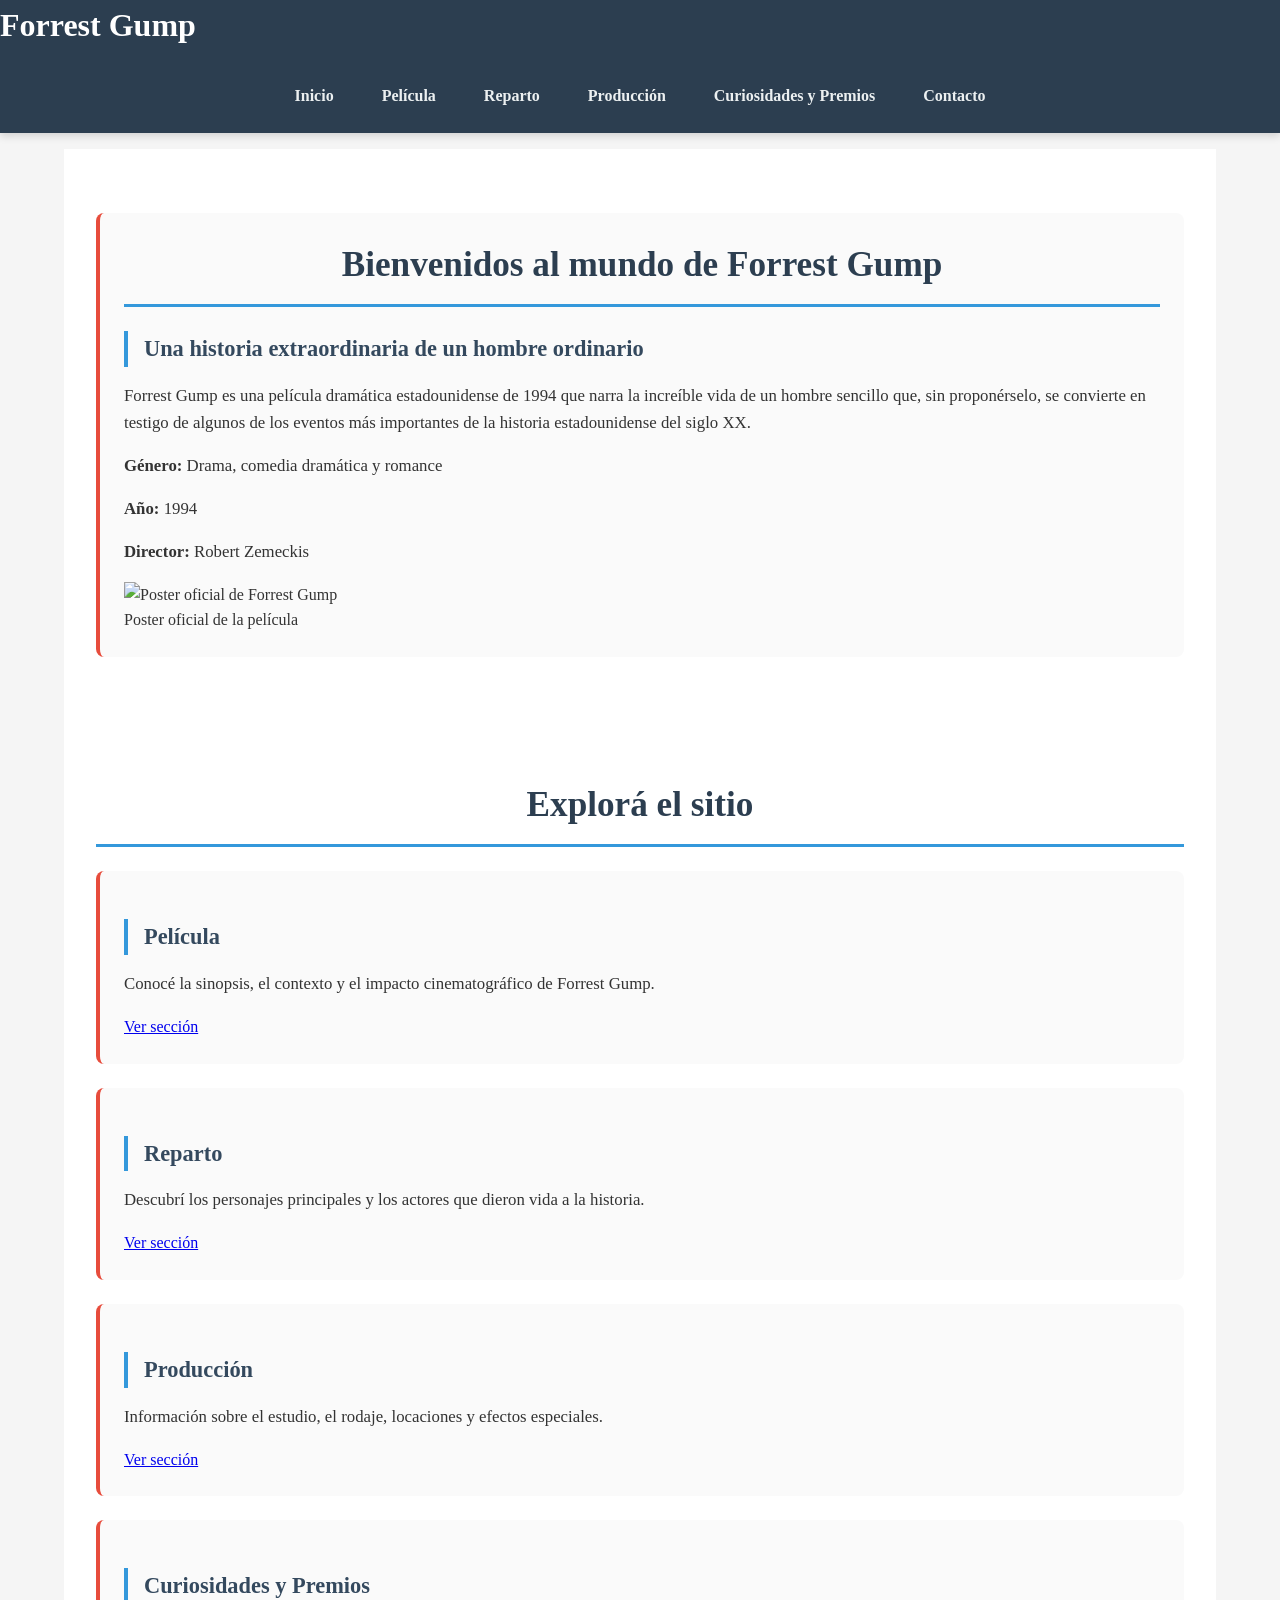
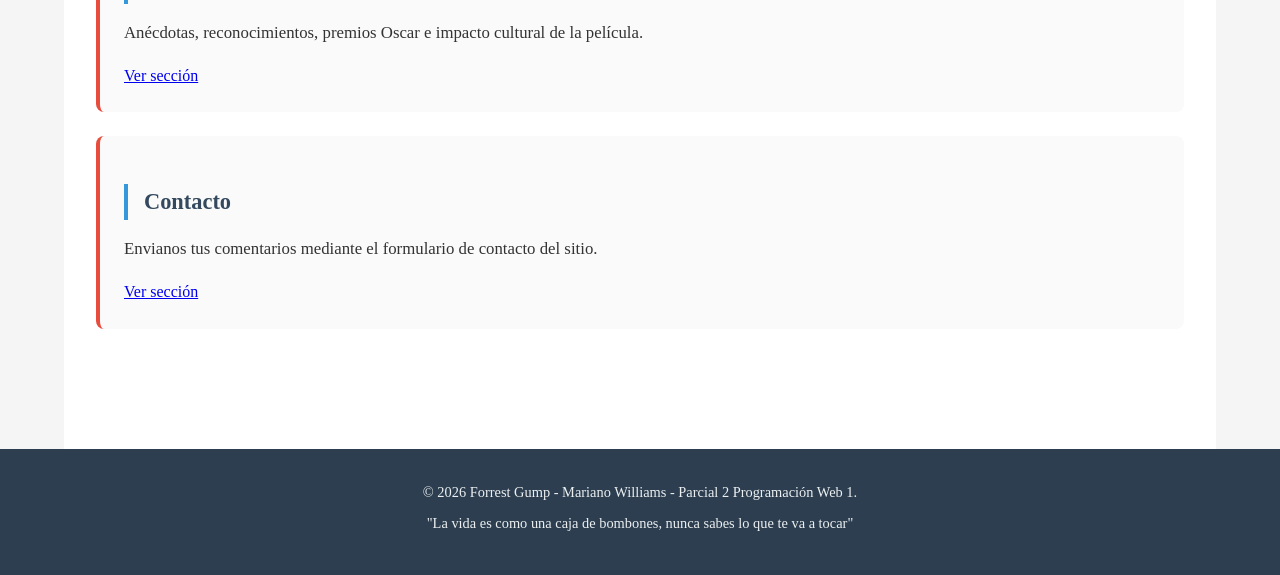
==== index.html @ 592f1cb0 "primer commint con la nueva estructura (con algo de contenido dentro porque estoy ampliando el proy " ====
<!DOCTYPE html>
<html lang="es">
<head>
    <meta charset="UTF-8">
    <meta name="viewport" content="width=device-width, initial-scale=1.0">
    <title>Forrest Gump - Inicio</title>
    <link rel="icon" type="image/png" href="media/imagenes/favicon.png">
    <link rel="stylesheet" href="css/styles.css">    
        

</head>
<body>
<header>
    <h1>Forrest Gump</h1>
    <nav class="menufijo">
        <ul>
            <li><a href="index.html">Inicio</a></li>
            <li><a href="pelicula.html">Película</a></li>
            <li><a href="reparto.html">Reparto</a></li>
            <li><a href="produccion.html">Producción</a></li>
            <li><a href="curiosidades.html">Curiosidades y Premios</a></li>
            <li><a href="contacto.html">Contacto</a></li>
        </ul>
    </nav>
</header>

<main>
    <section class="hero">
        <article>
            <div class="hero-texto">
                <h2>Bienvenidos al mundo de Forrest Gump</h2>
                <h3>Una historia extraordinaria de un hombre ordinario</h3>
                <p>
                    Forrest Gump es una película dramática estadounidense de 1994 que narra la increíble vida
                    de un hombre sencillo que, sin proponérselo, se convierte en testigo de algunos de los eventos
                    más importantes de la historia estadounidense del siglo XX.
                </p>
                <p><strong>Género:</strong> Drama, comedia dramática y romance</p>
                <p><strong>Año:</strong> 1994</p>
                <p><strong>Director:</strong> Robert Zemeckis</p>
            </div>
            <figure class="hero-imagen">
                <img src="imagenes/forrest-gump-poster.jpg" alt="Poster oficial de Forrest Gump">
                <figcaption>Poster oficial de la película</figcaption>
            </figure>
        </article>
    </section>

    <section class="accesos">
        <h2>Explorá el sitio</h2>
        <div class="tarjetas">
            <article>
                <h3>  Película</h3>
                <p>Conocé la sinopsis, el contexto y el impacto cinematográfico de Forrest Gump.</p>
                <a href="pelicula.html">Ver sección</a>
            </article>
            <article>
                <h3>Reparto</h3>
                <p>Descubrí los personajes principales y los actores que dieron vida a la historia.</p>
                <a href="reparto.html">Ver sección</a>
            </article>
            <article>
                <h3>Producción</h3>
                <p>Información sobre el estudio, el rodaje, locaciones y efectos especiales.</p>
                <a href="produccion.html">Ver sección</a>
            </article>
            <article>
                <h3>Curiosidades y Premios</h3>
                <p>Anécdotas, reconocimientos, premios Oscar e impacto cultural de la película.</p>
                <a href="curiosidades.html">Ver sección</a>
            </article>
            <article>
                <h3>Contacto</h3>
                <p>Envianos tus comentarios mediante el formulario de contacto del sitio.</p>
                <a href="contacto.html">Ver sección</a>
            </article>
        </div>
    </section>
</main>

<footer>
    <p>&copy; 2026 Forrest Gump - Mariano Williams - Parcial 2 Programación Web 1.</p>
    <p>"La vida es como una caja de bombones, nunca sabes lo que te va a tocar"</p>
</footer>

</body>
</html>
---- css/styles.css ----
/* Reset básico */
* {
    margin: 0;
    padding: 0;
    box-sizing: border-box;
}

/* Estilos generales */
body {
    font-family: Garamond, "Times New Roman", serif;
    line-height: 1.6;
    color: #333;
    background-color: #f5f5f5;
}

/* Header */
header {
    background-color: #2c3e50;
    color: white;
    box-shadow: 0 0.2rem 0.5rem rgba(0, 0, 0, 0.15);
}

.header-contenedor {
    width: min(90%, 75rem);
    margin: auto;
    padding: 1rem 0;
}

.logo {
    display: block;
    color: #ecf0f1;
    text-align: center;
    text-decoration: none;
    font-size: clamp(1.8rem, 4vw, 2.5rem);
    font-weight: bold;
    margin-bottom: 1rem;
}

/* Navegación */
nav {
    position: sticky;
    top: 0;
    z-index: 100;
    background-color: #2c3e50;
}

nav ul {
    display: flex;
    justify-content: center;
    gap: 1rem;
    list-style: none;
    padding: 1rem;
}

nav a {
    color: #ecf0f1;
    text-decoration: none;
    font-weight: bold;
    padding: 0.7rem 1rem;
    border-radius: 0.4rem;
    transition: background-color 0.3s, color 0.3s;
}

nav a:hover {
    background-color: #34495e;
    color: #3498db;
}

/* Contenido general */
main {
    width: min(90%, 75rem);
    margin: auto;
    padding: 2rem 0;
    background-color: white;
}

section {
    padding: 2rem;
    margin-bottom: 2rem;
}

section h2 {
    color: #2c3e50;
    font-size: clamp(1.6rem, 3vw, 2.2rem);
    text-align: center;
    margin-bottom: 1.5rem;
    border-bottom: 0.2rem solid #3498db;
    padding-bottom: 0.7rem;
}

section h3 {
    color: #34495e;
    font-size: 1.4rem;
    margin: 1.5rem 0 1rem;
    border-left: 0.3rem solid #3498db;
    padding-left: 1rem;
}

p {
    
    margin-bottom: 1rem;
    
    font-size: 1.05rem;
}

ul {
    margin: 1rem 0;
    
    padding-left: 2rem;
}

li {
    margin-bottom: 0.5rem;
}

/* Artículos */
article {
    margin-bottom: 1.5rem;
    padding: 1.5rem;
    background-color: #fafafa;
    border-left: 0.3rem solid #e74c3c;
    border-radius: 0.5rem;
}

/* Footer */
footer {
    background-color: #2c3e50;
    color: #ecf0f1;
    text-align: center;
    padding: 2rem;
}

footer p {
    font-size: 0.9rem;
    margin-bottom: 0.5rem;
}

/* Responsive simple */
@media screen and (max-width: 48rem) {
    nav ul {
        flex-direction: column;
        align-items: center;
    }

    section {
        padding: 1.2rem;
    }
}
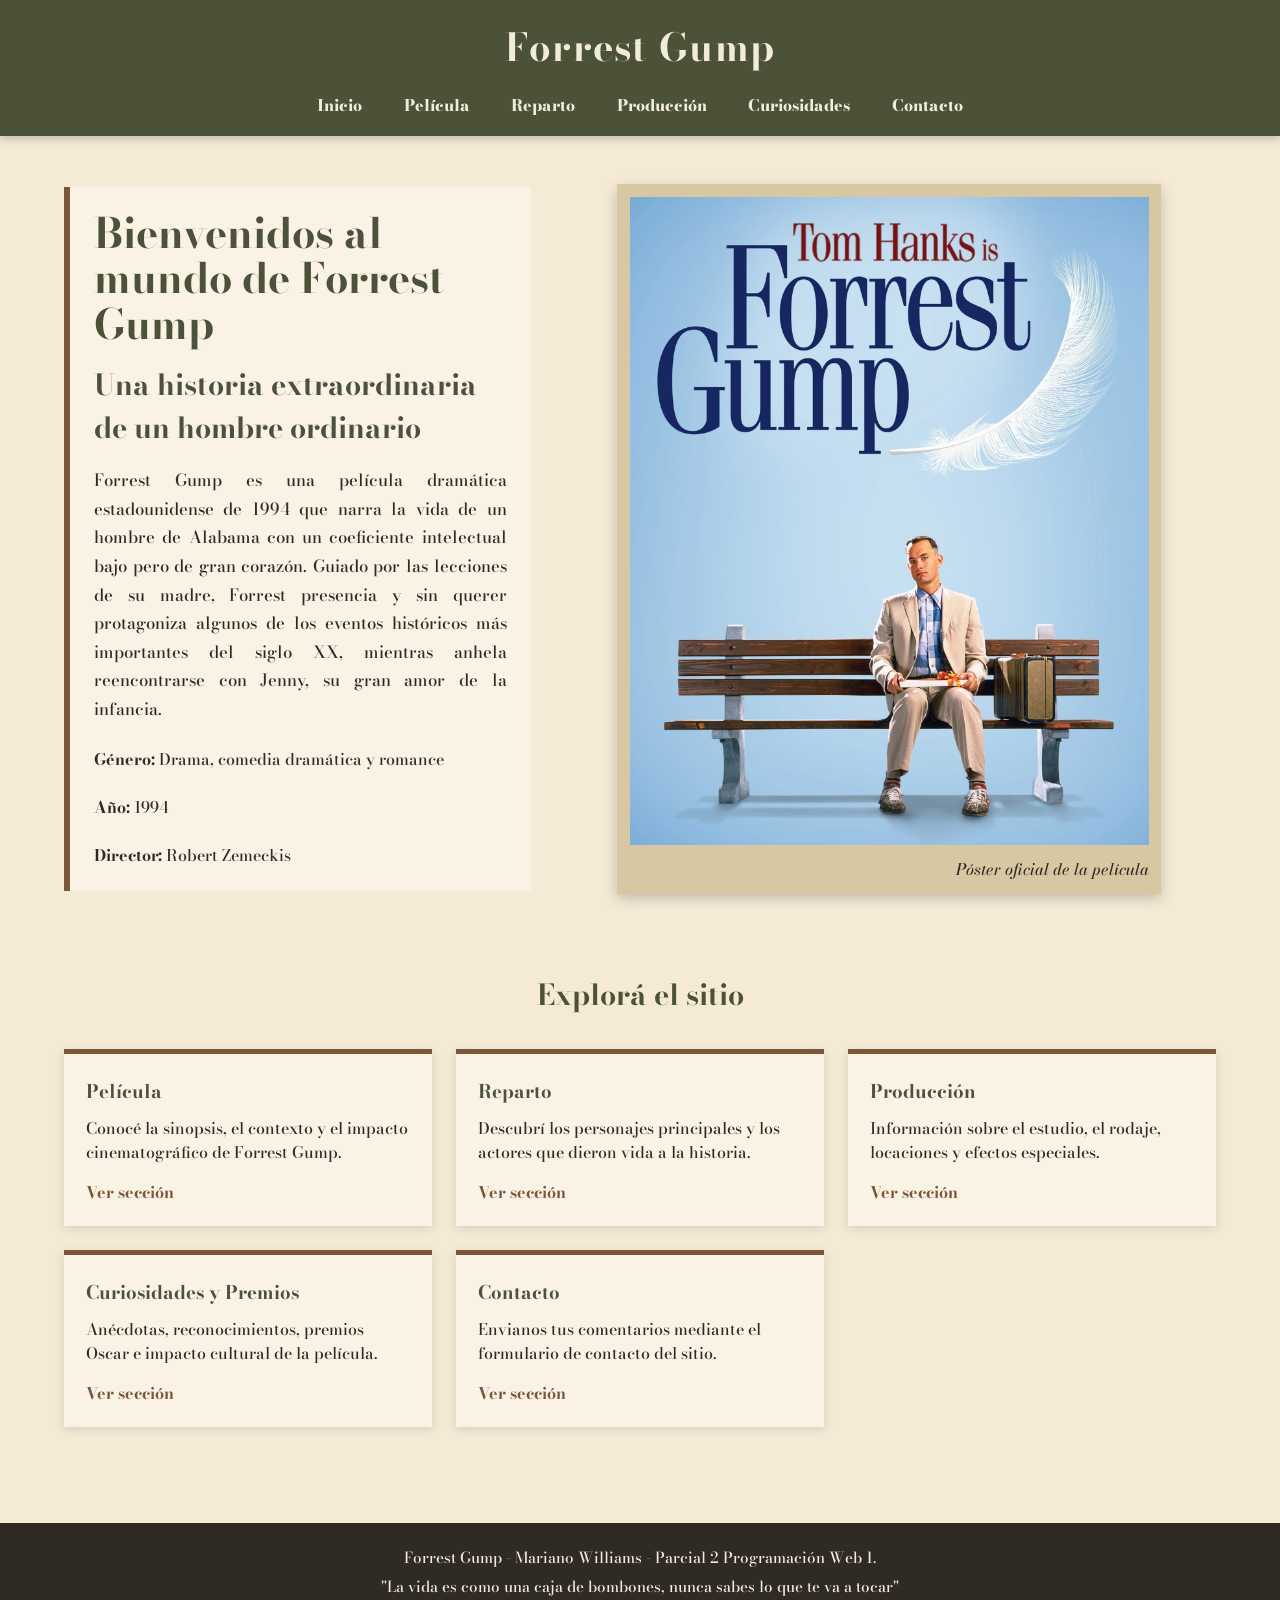
==== commit 0ccedd49: "Se completo el contenido y comportamiento de las paginas HOME, PELICULA,PRODICCION,REPARTO, faltan C" ====
--- a/index.html
+++ b/index.html
@@ -5,81 +5,101 @@
     <meta name="viewport" content="width=device-width, initial-scale=1.0">
     <title>Forrest Gump - Inicio</title>
     <link rel="icon" type="image/png" href="media/imagenes/favicon.png">
-    <link rel="stylesheet" href="css/styles.css">    
-        
+    <link rel="preconnect" href="https://fonts.googleapis.com">
+    <link rel="preconnect" href="https://fonts.gstatic.com" crossorigin>
+    <link href="https://fonts.googleapis.com/css2?family=Bodoni+Moda:opsz,wght@6..96,400;6..96,600;6..96,700;6..96,800&display=swap" rel="stylesheet">
+    <link rel="stylesheet" href="css/styles.css"> 
+    <link rel="stylesheet" href="css/home.css" >
+</head>
 
-</head>
 <body>
 <header>
-    <h1>Forrest Gump</h1>
-    <nav class="menufijo">
-        <ul>
-            <li><a href="index.html">Inicio</a></li>
-            <li><a href="pelicula.html">Película</a></li>
-            <li><a href="reparto.html">Reparto</a></li>
-            <li><a href="produccion.html">Producción</a></li>
-            <li><a href="curiosidades.html">Curiosidades y Premios</a></li>
-            <li><a href="contacto.html">Contacto</a></li>
-        </ul>
-    </nav>
+    <div class="header-contenedor">
+        <a href="index.html" class="nombre">Forrest Gump</a>
+        <input type="checkbox" id="menu-toggle" class="menu-toggle"> 
+                
+        <label for="menu-toggle" class="menu-boton">☰</label>
+        <!--queria mover el cosito de hamburguesa a la izquierda pero no me dio el tiempo, para el final arreglo esto y hago el menu hamburguesa mas coqueto, pero por ahora tenia que enfocarme en entregar a tiempo -->
+        <nav>
+            <ul>
+                <li><a href="index.html">Inicio</a></li>
+                <li><a href="pelicula.html">Película</a></li>
+                <li><a href="reparto.html">Reparto</a></li>
+                <li><a href="produccion.html">Producción</a></li>
+                <li><a href="curiosidades.html">Curiosidades</a></li>
+                <li><a href="contacto.html">Contacto</a></li>
+            </ul>
+        </nav>
+    </div>
 </header>
 
 <main>
-    <section class="hero">
-        <article>
-            <div class="hero-texto">
-                <h2>Bienvenidos al mundo de Forrest Gump</h2>
-                <h3>Una historia extraordinaria de un hombre ordinario</h3>
-                <p>
-                    Forrest Gump es una película dramática estadounidense de 1994 que narra la increíble vida
-                    de un hombre sencillo que, sin proponérselo, se convierte en testigo de algunos de los eventos
-                    más importantes de la historia estadounidense del siglo XX.
+    <section class="portada">
+        <div class="contenedor portada-contenido">
+            <article class="portada-texto">
+                <h1 class="tituloPrincipal">Bienvenidos al mundo de Forrest Gump</h1>
+
+                <h2 class="tituloSeccion">Una historia extraordinaria de un hombre ordinario</h2>
+
+                <p class="texto-largo textoJustificado">
+                    Forrest Gump es una película dramática estadounidense de 1994 que narra la vida de un hombre de Alabama
+                     con un coeficiente intelectual bajo pero de gran corazón. Guiado por las lecciones de su madre, 
+                     Forrest presencia y sin querer protagoniza algunos de los eventos históricos más importantes del siglo XX, 
+                     mientras anhela reencontrarse con Jenny, su gran amor de la infancia.
                 </p>
-                <p><strong>Género:</strong> Drama, comedia dramática y romance</p>
-                <p><strong>Año:</strong> 1994</p>
-                <p><strong>Director:</strong> Robert Zemeckis</p>
-            </div>
-            <figure class="hero-imagen">
-                <img src="imagenes/forrest-gump-poster.jpg" alt="Poster oficial de Forrest Gump">
-                <figcaption>Poster oficial de la película</figcaption>
+
+                <p><strong><br>Género:</strong> Drama, comedia dramática y romance</p>
+                <p><strong><br>Año:</strong> 1994</p>
+                <p><strong><br>Director:</strong> Robert Zemeckis</p>
+            </article>
+
+            <figure class="portada-imagen">
+                <img src="media/imagenes/forrest-gump-poster.jpg" alt="Póster oficial de Forrest Gump">
+                <figcaption>Póster oficial de la película</figcaption>
             </figure>
-        </article>
+        </div>
     </section>
 
     <section class="accesos">
-        <h2>Explorá el sitio</h2>
-        <div class="tarjetas">
-            <article>
-                <h3>  Película</h3>
-                <p>Conocé la sinopsis, el contexto y el impacto cinematográfico de Forrest Gump.</p>
-                <a href="pelicula.html">Ver sección</a>
-            </article>
-            <article>
-                <h3>Reparto</h3>
-                <p>Descubrí los personajes principales y los actores que dieron vida a la historia.</p>
-                <a href="reparto.html">Ver sección</a>
-            </article>
-            <article>
-                <h3>Producción</h3>
-                <p>Información sobre el estudio, el rodaje, locaciones y efectos especiales.</p>
-                <a href="produccion.html">Ver sección</a>
-            </article>
-            <article>
-                <h3>Curiosidades y Premios</h3>
-                <p>Anécdotas, reconocimientos, premios Oscar e impacto cultural de la película.</p>
-                <a href="curiosidades.html">Ver sección</a>
-            </article>
-            <article>
-                <h3>Contacto</h3>
-                <p>Envianos tus comentarios mediante el formulario de contacto del sitio.</p>
-                <a href="contacto.html">Ver sección</a>
-            </article>
+        <div class="contenedor">
+            <h2 class="tituloSeccion">Explorá el sitio</h2>
+
+            <div class="tarjetas">
+                <article>
+                    <h3>Película</h3>
+                    <p>Conocé la sinopsis, el contexto y el impacto cinematográfico de Forrest Gump.</p>
+                    <a href="pelicula.html">Ver sección</a>
+                </article>
+
+                <article>
+                    <h3>Reparto</h3>
+                    <p>Descubrí los personajes principales y los actores que dieron vida a la historia.</p>
+                    <a href="reparto.html">Ver sección</a>
+                </article>
+
+                <article>
+                    <h3>Producción</h3>
+                    <p>Información sobre el estudio, el rodaje, locaciones y efectos especiales.</p>
+                    <a href="produccion.html">Ver sección</a>
+                </article>
+
+                <article>
+                    <h3>Curiosidades y Premios</h3>
+                    <p>Anécdotas, reconocimientos, premios Oscar e impacto cultural de la película.</p>
+                    <a href="curiosidades.html">Ver sección</a>
+                </article>
+
+                <article>
+                    <h3>Contacto</h3>
+                    <p>Envianos tus comentarios mediante el formulario de contacto del sitio.</p>
+                    <a href="contacto.html">Ver sección</a>
+                </article>
+            </div>
         </div>
     </section>
 </main>
-
 <footer>
-    <p>&copy; 2026 Forrest Gump - Mariano Williams - Parcial 2 Programación Web 1.</p>
+    <p> Forrest Gump - Mariano Williams - Parcial 2 Programación Web 1.</p>
     <p>"La vida es como una caja de bombones, nunca sabes lo que te va a tocar"</p>
 </footer>
 
--- a/css/styles.css
+++ b/css/styles.css
@@ -1,148 +1,174 @@
-/* Reset básico */
+    /* Reset */
 * {
     margin: 0;
     padding: 0;
     box-sizing: border-box;
 }
 
-/* Estilos generales */
+    /* Estilo general de letra y color */
 body {
-    font-family: Garamond, "Times New Roman", serif;
-    line-height: 1.6;
-    color: #333;
-    background-color: #f5f5f5;
+    font-family: "Bodoni Moda";
+    font-weight: 500;
+    line-height: 1.5;
+    color: #2f2b24;
+    background-color: #f5ead6;
+    min-height: 100vh;
+    display: flex;
+    flex-direction: column;
+}
+main {
+    flex: 1; /*esto lo resolvi con ayuda de chat, te soy sincero, el footer me quedaba levantado y no entendia por que, entonces encontre que poner "min-height 100vh y flex:1 lo resolvia. probablemente fue una clase que no estuve o no estaba al 100%. Perdon*/
 }
 
-/* Header */
-header {
-    background-color: #2c3e50;
-    color: white;
-    box-shadow: 0 0.2rem 0.5rem rgba(0, 0, 0, 0.15);
+    /* Imágenes flexibles */
+img {
+    max-width: 100%; /* wacho, arreglate al container , a modificar despues en partes espeficicas */
+    height: auto; /*que mantenga las proporciones que trae, no me importa manejar tan fino el alto por ahora, ya me va a doler cuando haya que hacerlo responsive */
+}
+    /* Enlaces  */
+a {
+    color: #7a5738;
+    text-decoration: none;
+}
+a:hover {
+    color: #c65a4a;
+    text-decoration: underline;
 }
 
-.header-contenedor {
-    width: min(90%, 75rem);
-    margin: auto;
-    padding: 1rem 0;
+
+.contenedor {
+    width: 90%;
+    max-width: 75rem;
+    margin: 0 auto;
 }
-
-.logo {
-    display: block;
-    color: #ecf0f1;
-    text-align: center;
-    text-decoration: none;
-    font-size: clamp(1.8rem, 4vw, 2.5rem);
-    font-weight: bold;
+.texto-largo {
+    font-size: 1.05rem;
+    line-height: 1.7;
+}
+.textoJustificado {
+    text-align: justify;
+}
+.tituloPrincipal {
+    font-size: 2.6rem;
+    color: #4b5238;
+    line-height: 1.1;
+    margin-bottom: 1rem;
+}
+.tituloSeccion {
+    font-size: 1.8rem;
+    color: #4b5238;
     margin-bottom: 1rem;
 }
 
-/* Navegación */
-nav {
-    position: sticky;
-    top: 0;
-    z-index: 100;
-    background-color: #2c3e50;
+   /* Header */
+header {
+    background-color: #4b5238;
+    color: #f2eadc;
+    box-shadow: 0 0.2rem 0.5rem rgba(47, 43, 36, 0.25);
+}
+.header-contenedor {
+    width: 90%;
+    max-width: 75rem;
+    margin: 0 auto;
+    padding: 1.2rem 0;
+}
+.nombre {
+    display: block;
+    color: #f2eadc;
+    text-align: center;
+    text-decoration: none;
+    font-size: 2.4rem;
+    font-weight: bold;
+    letter-spacing: 0.08rem;
+    margin-bottom: 1rem;
+}
+.nombre:hover {
+    color: #d8c7a3;
+    text-decoration: none;
+}
+/*  menú hamburguesa " fantasma " */
+.menu-toggle {
+    display: none;
 }
 
+/* Botón hamburguesa escondido*/
+.menu-boton {
+    display: none;
+    color: #f2eadc;
+    font-size: 2rem;
+    text-align: center;
+    cursor: pointer;
+    padding: 0.4rem;
+}
+
+
+/* Navegación... Me rendí con lo de separar el header en 2 que te habia consultado, por varias razones, 
+1, no lo logré hacer solo, pregunte a la IA y me dio una opcion pero no me pude tomar el tiempo de desglosarlo, entenderlo y poder aplicarlo, entonces me rendi nomas, 
+2, el tema de tiempo tiene que ver con que el sabado me desayuné un mail de que me echaron, **no estoy farmeando lastima** , solo comentandote que estoy en modo
+tirar CV a 3 manos, asi que no pude dedicarme TODO el finde a dejar esto hermoso como habría querido, igual si querés tenerme lástima no la voy a rechazar JAJAJAJ. */
 nav ul {
     display: flex;
     justify-content: center;
     gap: 1rem;
     list-style: none;
-    padding: 1rem;
 }
-
 nav a {
-    color: #ecf0f1;
-    text-decoration: none;
-    font-weight: bold;
-    padding: 0.7rem 1rem;
+    color: #f2eadc;
+    font-size: 1rem;
+    font-family: "Bodoni Moda", Georgia, serif;
+    font-weight: 800;
+    padding: 0.5rem 0.8rem; 
     border-radius: 0.4rem;
     transition: background-color 0.3s, color 0.3s;
 }
+nav a:hover {
+    background-color: #7a5738;
+    color: #f2eadc;
+    text-decoration: underline;
+}
+/* Header "responsive" con menú hamburguesa, no es gran cosa pero me molestaba MUCHO  que queden uno arriba del otro y ocupen media pantalla al hacer un poco de zoom.
+ya aplicaré esto al resto del sitio, por ahora es lo que hay */
+@media screen and (max-width: 48rem) {
+    .nombre{
+        font-size: 2rem;
+        margin-bottom: 0.5rem;
+    }
 
-nav a:hover {
-    background-color: #34495e;
-    color: #3498db;
-}
+    .menu-boton {
+        display: block;
+    }
 
-/* Contenido general */
-main {
-    width: min(90%, 75rem);
-    margin: auto;
-    padding: 2rem 0;
-    background-color: white;
-}
+    nav {
+        display: none;
+    }
 
-section {
-    padding: 2rem;
-    margin-bottom: 2rem;
-}
+    .menu-toggle:checked + .menu-boton + nav {
+        display: block;
+    }
 
-section h2 {
-    color: #2c3e50;
-    font-size: clamp(1.6rem, 3vw, 2.2rem);
-    text-align: center;
-    margin-bottom: 1.5rem;
-    border-bottom: 0.2rem solid #3498db;
-    padding-bottom: 0.7rem;
-}
+    nav ul {
+        flex-direction: column;
+        align-items: center;
+        gap: 0.5rem;
+        margin-top: 0.8rem;
+    }
 
-section h3 {
-    color: #34495e;
-    font-size: 1.4rem;
-    margin: 1.5rem 0 1rem;
-    border-left: 0.3rem solid #3498db;
-    padding-left: 1rem;
-}
-
-p {
-    
-    margin-bottom: 1rem;
-    
-    font-size: 1.05rem;
-}
-
-ul {
-    margin: 1rem 0;
-    
-    padding-left: 2rem;
-}
-
-li {
-    margin-bottom: 0.5rem;
-}
-
-/* Artículos */
-article {
-    margin-bottom: 1.5rem;
-    padding: 1.5rem;
-    background-color: #fafafa;
-    border-left: 0.3rem solid #e74c3c;
-    border-radius: 0.5rem;
+    nav a {
+        display: block;
+        padding: 0.6rem 1rem;
+    }
 }
 
 /* Footer */
 footer {
-    background-color: #2c3e50;
-    color: #ecf0f1;
+    background-color: #2f2b24;
+    color: #f2eadc;
+    margin-top: 3rem;
+    padding: 1.5rem 0;
     text-align: center;
-    padding: 2rem;
 }
 
 footer p {
-    font-size: 0.9rem;
-    margin-bottom: 0.5rem;
-}
-
-/* Responsive simple */
-@media screen and (max-width: 48rem) {
-    nav ul {
-        flex-direction: column;
-        align-items: center;
-    }
-
-    section {
-        padding: 1.2rem;
-    }
+    font-size: 0.95rem;
+    margin-bottom: 0.4rem;
 }
--- a/css/home.css
+++ b/css/home.css
@@ -0,0 +1,98 @@
+/* Portada de inicio */
+.portada {
+    padding: 3rem 0;
+}
+
+.portada-contenido {
+    display: grid;
+    grid-template-columns: 1fr 1.4fr;
+    gap: 2rem;
+    align-items: center;
+}
+
+.portada-imagen {
+    background-color: #d8c7a3;
+    padding: 0.8rem;
+    box-shadow: 0 0.3rem 0.8rem #2f2b2440;
+    max-width: 34rem;
+    justify-self: center;
+}
+
+.portada-texto {
+    background-color: rgba(255, 255, 255, 0.35);
+    padding: 1.5rem;
+    border-left: 0.4rem solid #7a5738;
+}
+
+.portada-imagen figcaption {
+    text-align: right;
+    font-style: italic;
+    font-size: 1rem;
+    margin-top: 0.4rem;
+    
+}
+/* secciones en modo tarjetas. EEEEEEE, mirá como uso la GRID PAPAAAA. jajaja Para algo al menos, no me da para hacer asi el resto del sitio. Pero me gustó dividir asi las cosas cuando vimos el tema en diseño y como nos enseñaste a usar GRID queria usarlo para algo */
+.accesos {
+    padding: 2rem 0 3rem;
+}
+
+.accesos h2 {
+    text-align: center;
+    margin-bottom: 2rem;
+}
+
+.tarjetas {
+    display: grid;
+    grid-template-columns: repeat(3, 1fr);
+    gap: 1.5rem;
+}
+
+.tarjetas article {
+    background-color: rgba(255, 255, 255, 0.35);
+    padding: 1.4rem;
+    border-top: 0.35rem solid #7a5738;
+    box-shadow: 0 0.2rem 0.6rem #2f2b2426;
+    transition: transform 0.3s, box-shadow 0.3s;
+}
+
+.tarjetas article:hover { /*si, ya se, es el efecto de hover más básico que hay, pero quedó lindo */
+    transform: translateY(-0.3rem);
+    box-shadow: 0 0.4rem 0.9rem #2f2b2440;
+}
+
+.tarjetas h3 {
+    color: #4b5238;
+    margin-bottom: 0.7rem;
+}
+
+.tarjetas p {
+    margin-bottom: 1rem;
+}
+
+.tarjetas a {
+    font-weight: bold;
+}
+
+/* Responsive del home, Y LISTO, el resto va sin, desde ya aviso y el que avisa no traiciona :P */
+@media screen and (max-width: 48rem) {
+    .portada {
+        padding: 2rem 0;
+    }
+
+    .portada-contenido {
+        grid-template-columns: 1fr;
+    }
+
+    .portada-texto {
+        order: 2;
+    }
+
+    .portada-imagen {
+        order: 1;
+        max-width: 28rem;
+    }
+
+    .tarjetas {
+        grid-template-columns: 1fr;
+    }
+}
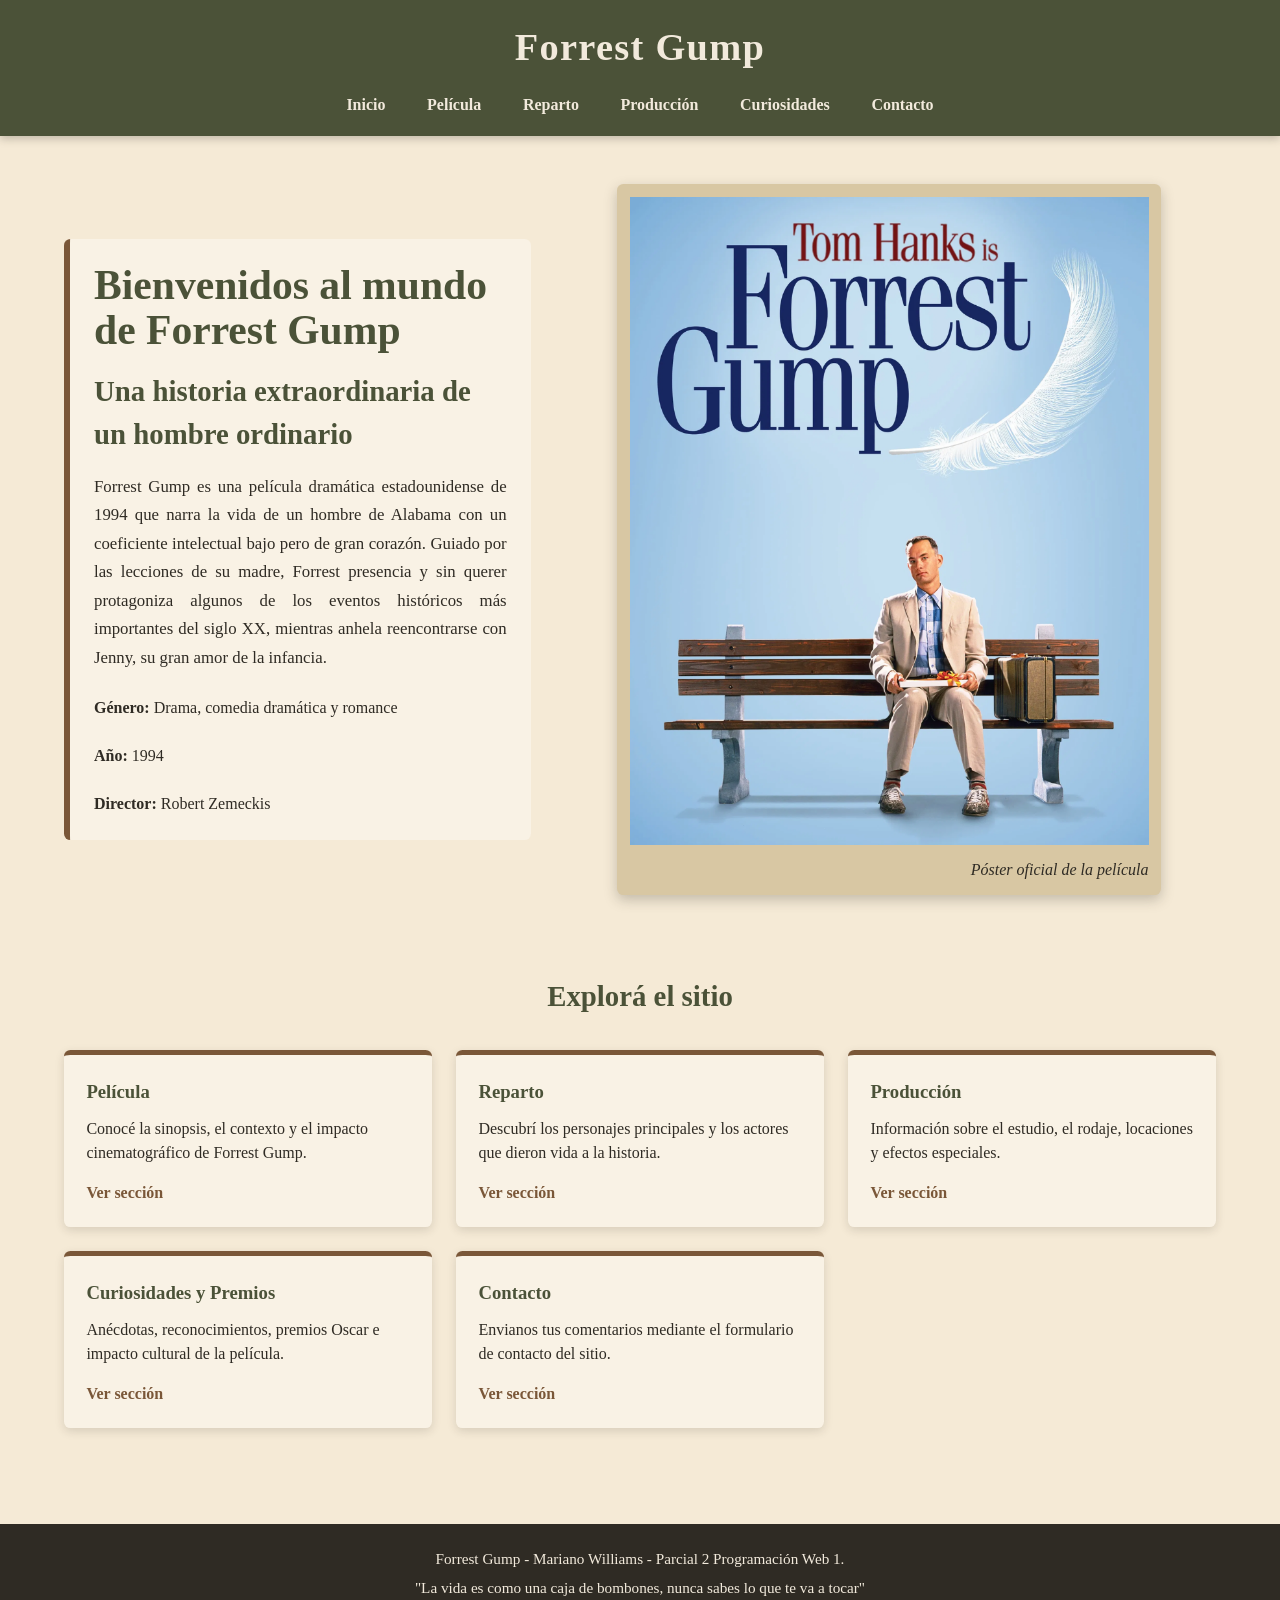
==== commit 81c8587c: "cambio de fuente por Libre Baskerville" ====
--- a/index.html
+++ b/index.html
@@ -7,7 +7,7 @@
     <link rel="icon" type="image/png" href="media/imagenes/favicon.png">
     <link rel="preconnect" href="https://fonts.googleapis.com">
     <link rel="preconnect" href="https://fonts.gstatic.com" crossorigin>
-    <link href="https://fonts.googleapis.com/css2?family=Bodoni+Moda:opsz,wght@6..96,400;6..96,600;6..96,700;6..96,800&display=swap" rel="stylesheet">
+    <link href="https://fonts.googleapis.com/css2?family=Libre+Baskerville:ital,wght@0,400;0,700;1,400&display=swap" rel="stylesheet">
     <link rel="stylesheet" href="css/styles.css"> 
     <link rel="stylesheet" href="css/home.css" >
 </head>
--- a/css/home.css
+++ b/css/home.css
@@ -1,6 +1,7 @@
 /* Portada de inicio */
 .portada {
     padding: 3rem 0;
+    
 }
 
 .portada-contenido {
@@ -8,6 +9,7 @@
     grid-template-columns: 1fr 1.4fr;
     gap: 2rem;
     align-items: center;
+    border-radius: 0.4rem;
 }
 
 .portada-imagen {
@@ -16,12 +18,14 @@
     box-shadow: 0 0.3rem 0.8rem #2f2b2440;
     max-width: 34rem;
     justify-self: center;
+    border-radius: 0.4rem;
 }
 
 .portada-texto {
     background-color: rgba(255, 255, 255, 0.35);
     padding: 1.5rem;
     border-left: 0.4rem solid #7a5738;
+    border-radius: 0.4rem;
 }
 
 .portada-imagen figcaption {
@@ -45,6 +49,7 @@
     display: grid;
     grid-template-columns: repeat(3, 1fr);
     gap: 1.5rem;
+    
 }
 
 .tarjetas article {
@@ -53,6 +58,7 @@
     border-top: 0.35rem solid #7a5738;
     box-shadow: 0 0.2rem 0.6rem #2f2b2426;
     transition: transform 0.3s, box-shadow 0.3s;
+    border-radius: 0.4rem;
 }
 
 .tarjetas article:hover { /*si, ya se, es el efecto de hover más básico que hay, pero quedó lindo */
@@ -90,6 +96,7 @@
     .portada-imagen {
         order: 1;
         max-width: 28rem;
+        border-radius: 0.4rem;
     }
 
     .tarjetas {
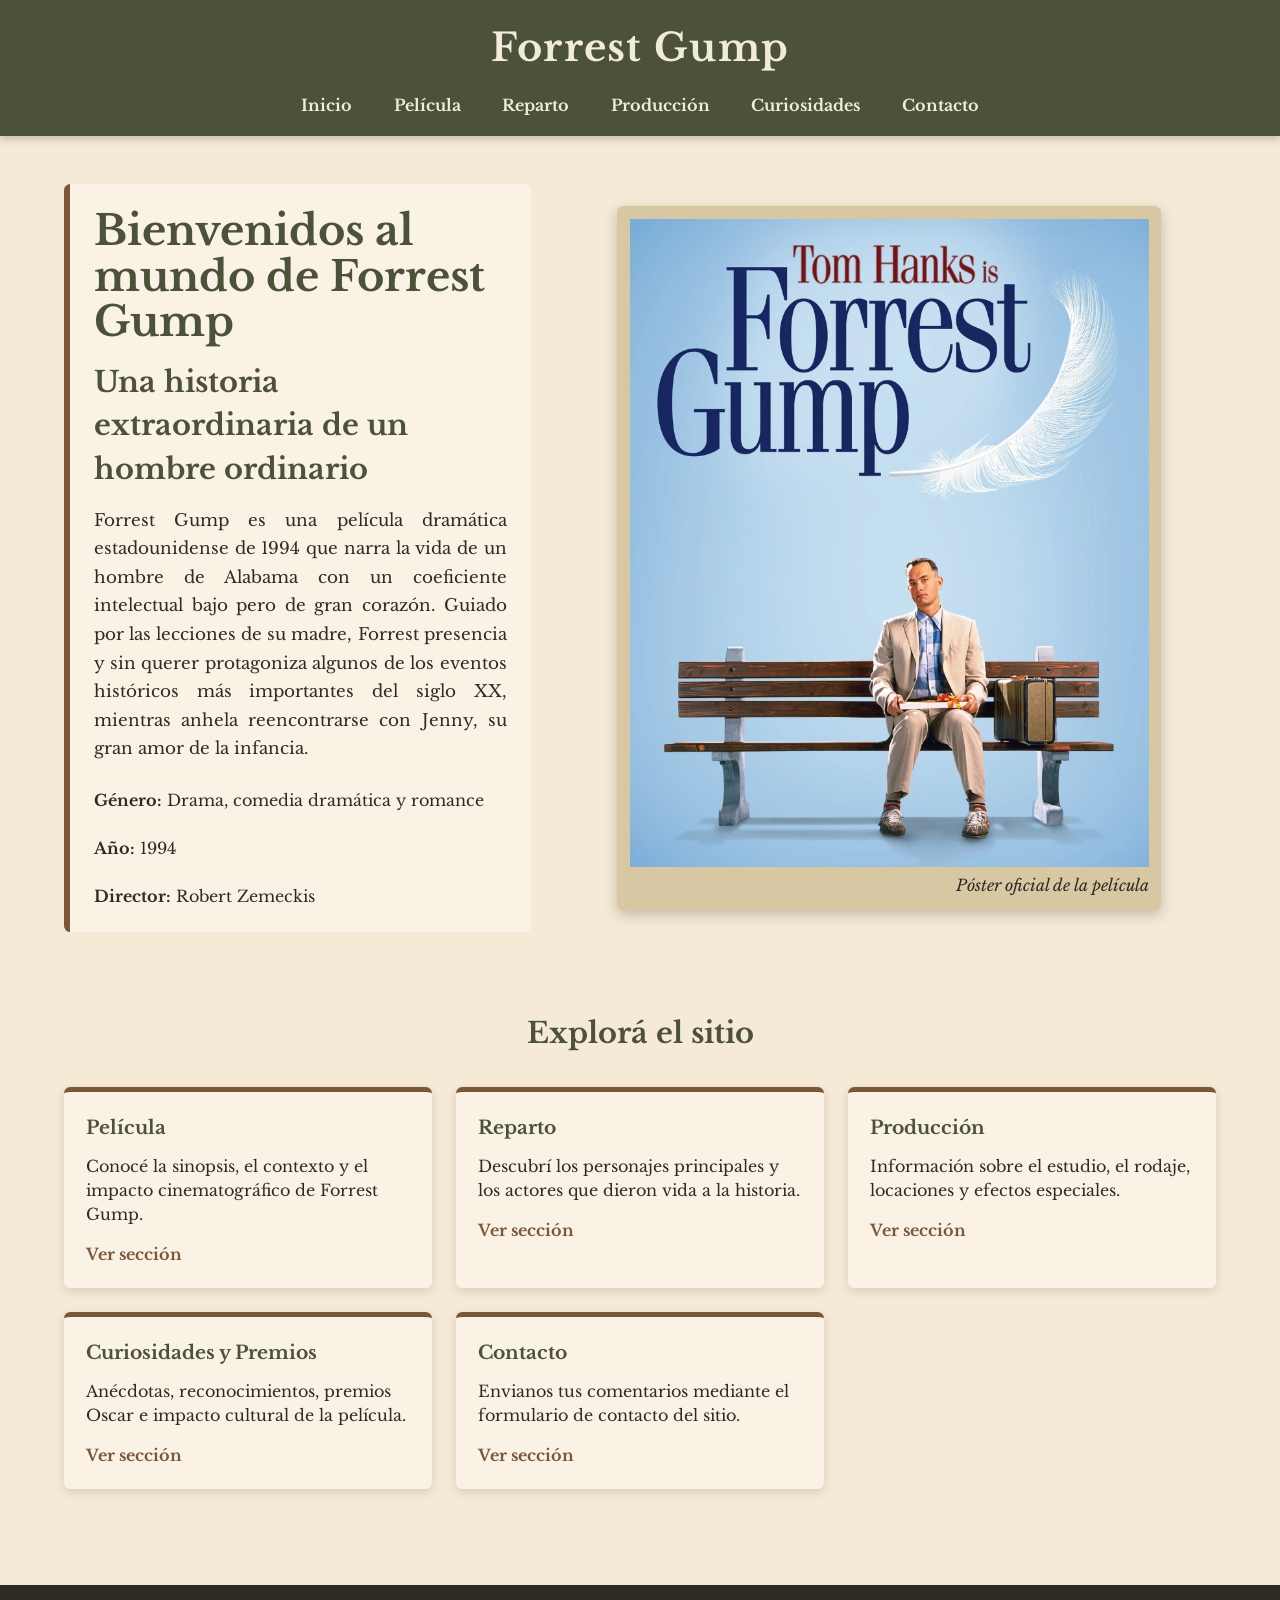
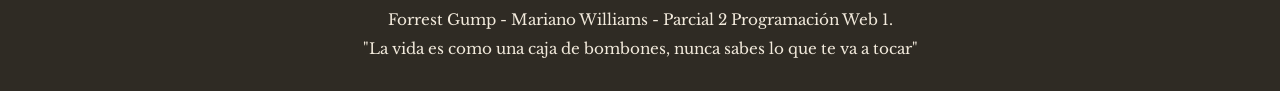
==== commit 3113e689: "completado el proyecto, subido como zip a la entrega digital :salute: Y VAMOS ARGENTINA CARAJO, A GA" ====
--- a/index.html
+++ b/index.html
@@ -1,5 +1,6 @@
 <!DOCTYPE html>
 <html lang="es">
+
 <head>
     <meta charset="UTF-8">
     <meta name="viewport" content="width=device-width, initial-scale=1.0">
@@ -7,101 +8,105 @@
     <link rel="icon" type="image/png" href="media/imagenes/favicon.png">
     <link rel="preconnect" href="https://fonts.googleapis.com">
     <link rel="preconnect" href="https://fonts.gstatic.com" crossorigin>
-    <link href="https://fonts.googleapis.com/css2?family=Libre+Baskerville:ital,wght@0,400;0,700;1,400&display=swap" rel="stylesheet">
-    <link rel="stylesheet" href="css/styles.css"> 
-    <link rel="stylesheet" href="css/home.css" >
+    <link href="https://fonts.googleapis.com/css2?family=Libre+Baskerville:ital,wght@0,400;0,700;1,400&display=swap"
+        rel="stylesheet">
+    <link rel="stylesheet" href="css/styles.css">
+    <link rel="stylesheet" href="css/home.css">
 </head>
 
 <body>
-<header>
-    <div class="header-contenedor">
-        <a href="index.html" class="nombre">Forrest Gump</a>
-        <input type="checkbox" id="menu-toggle" class="menu-toggle"> 
-                
-        <label for="menu-toggle" class="menu-boton">☰</label>
-        <!--queria mover el cosito de hamburguesa a la izquierda pero no me dio el tiempo, para el final arreglo esto y hago el menu hamburguesa mas coqueto, pero por ahora tenia que enfocarme en entregar a tiempo -->
-        <nav>
-            <ul>
-                <li><a href="index.html">Inicio</a></li>
-                <li><a href="pelicula.html">Película</a></li>
-                <li><a href="reparto.html">Reparto</a></li>
-                <li><a href="produccion.html">Producción</a></li>
-                <li><a href="curiosidades.html">Curiosidades</a></li>
-                <li><a href="contacto.html">Contacto</a></li>
-            </ul>
-        </nav>
-    </div>
-</header>
+    <header>
+        <div class="header-contenedor">
+            <a href="index.html" class="nombre">Forrest Gump</a>
+            <input type="checkbox" id="menu-toggle" class="menu-toggle">
 
-<main>
-    <section class="portada">
-        <div class="contenedor portada-contenido">
-            <article class="portada-texto">
-                <h1 class="tituloPrincipal">Bienvenidos al mundo de Forrest Gump</h1>
+            <label for="menu-toggle" class="menu-boton">☰</label>
+            <!--queria mover el cosito de hamburguesa a la izquierda pero no me dio el tiempo, para el final arreglo esto y hago el menu hamburguesa mas coqueto, pero por ahora tenia que enfocarme en entregar a tiempo -->
+            <nav>
+                <ul>
+                    <li><a href="index.html">Inicio</a></li>
+                    <li><a href="pelicula.html">Película</a></li>
+                    <li><a href="reparto.html">Reparto</a></li>
+                    <li><a href="produccion.html">Producción</a></li>
+                    <li><a href="curiosidades.html">Curiosidades</a></li>
+                    <li><a href="contacto.html">Contacto</a></li>
+                </ul>
+            </nav>
+        </div>
+    </header>
 
-                <h2 class="tituloSeccion">Una historia extraordinaria de un hombre ordinario</h2>
+    <main>
+        <section class="portada">
+            <div class="contenedor portada-contenido">
+                <article class="portada-texto">
+                    <h1 class="tituloPrincipal">Bienvenidos al mundo de Forrest Gump</h1>
 
-                <p class="texto-largo textoJustificado">
-                    Forrest Gump es una película dramática estadounidense de 1994 que narra la vida de un hombre de Alabama
-                     con un coeficiente intelectual bajo pero de gran corazón. Guiado por las lecciones de su madre, 
-                     Forrest presencia y sin querer protagoniza algunos de los eventos históricos más importantes del siglo XX, 
-                     mientras anhela reencontrarse con Jenny, su gran amor de la infancia.
-                </p>
+                    <h2 class="tituloSeccion">Una historia extraordinaria de un hombre ordinario</h2>
 
-                <p><strong><br>Género:</strong> Drama, comedia dramática y romance</p>
-                <p><strong><br>Año:</strong> 1994</p>
-                <p><strong><br>Director:</strong> Robert Zemeckis</p>
-            </article>
+                    <p class="texto-largo textoJustificado">
+                        Forrest Gump es una película dramática estadounidense de 1994 que narra la vida de un hombre de
+                        Alabama
+                        con un coeficiente intelectual bajo pero de gran corazón. Guiado por las lecciones de su madre,
+                        Forrest presencia y sin querer protagoniza algunos de los eventos históricos más importantes del
+                        siglo XX,
+                        mientras anhela reencontrarse con Jenny, su gran amor de la infancia.
+                    </p>
 
-            <figure class="portada-imagen">
-                <img src="media/imagenes/forrest-gump-poster.jpg" alt="Póster oficial de Forrest Gump">
-                <figcaption>Póster oficial de la película</figcaption>
-            </figure>
-        </div>
-    </section>
-
-    <section class="accesos">
-        <div class="contenedor">
-            <h2 class="tituloSeccion">Explorá el sitio</h2>
-
-            <div class="tarjetas">
-                <article>
-                    <h3>Película</h3>
-                    <p>Conocé la sinopsis, el contexto y el impacto cinematográfico de Forrest Gump.</p>
-                    <a href="pelicula.html">Ver sección</a>
+                    <p><strong><br>Género:</strong> Drama, comedia dramática y romance</p>
+                    <p><strong><br>Año:</strong> 1994</p>
+                    <p><strong><br>Director:</strong> Robert Zemeckis</p>
                 </article>
 
-                <article>
-                    <h3>Reparto</h3>
-                    <p>Descubrí los personajes principales y los actores que dieron vida a la historia.</p>
-                    <a href="reparto.html">Ver sección</a>
-                </article>
+                <figure class="portada-imagen">
+                    <img src="media/imagenes/forrest-gump-poster.jpg" alt="Póster oficial de Forrest Gump">
+                    <figcaption>Póster oficial de la película</figcaption>
+                </figure>
+            </div>
+        </section>
 
-                <article>
-                    <h3>Producción</h3>
-                    <p>Información sobre el estudio, el rodaje, locaciones y efectos especiales.</p>
-                    <a href="produccion.html">Ver sección</a>
-                </article>
+        <section class="accesos">
+            <div class="contenedor">
+                <h2 class="tituloSeccion">Explorá el sitio</h2>
 
-                <article>
-                    <h3>Curiosidades y Premios</h3>
-                    <p>Anécdotas, reconocimientos, premios Oscar e impacto cultural de la película.</p>
-                    <a href="curiosidades.html">Ver sección</a>
-                </article>
+                <div class="tarjetas">
+                    <article>
+                        <h3>Película</h3>
+                        <p>Conocé la sinopsis, el contexto y el impacto cinematográfico de Forrest Gump.</p>
+                        <a href="pelicula.html">Ver sección</a>
+                    </article>
 
-                <article>
-                    <h3>Contacto</h3>
-                    <p>Envianos tus comentarios mediante el formulario de contacto del sitio.</p>
-                    <a href="contacto.html">Ver sección</a>
-                </article>
+                    <article>
+                        <h3>Reparto</h3>
+                        <p>Descubrí los personajes principales y los actores que dieron vida a la historia.</p>
+                        <a href="reparto.html">Ver sección</a>
+                    </article>
+
+                    <article>
+                        <h3>Producción</h3>
+                        <p>Información sobre el estudio, el rodaje, locaciones y efectos especiales.</p>
+                        <a href="produccion.html">Ver sección</a>
+                    </article>
+
+                    <article>
+                        <h3>Curiosidades y Premios</h3>
+                        <p>Anécdotas, reconocimientos, premios Oscar e impacto cultural de la película.</p>
+                        <a href="curiosidades.html">Ver sección</a>
+                    </article>
+
+                    <article>
+                        <h3>Contacto</h3>
+                        <p>Envianos tus comentarios mediante el formulario de contacto del sitio.</p>
+                        <a href="contacto.html">Ver sección</a>
+                    </article>
+                </div>
             </div>
-        </div>
-    </section>
-</main>
-<footer>
-    <p> Forrest Gump - Mariano Williams - Parcial 2 Programación Web 1.</p>
-    <p>"La vida es como una caja de bombones, nunca sabes lo que te va a tocar"</p>
-</footer>
+        </section>
+    </main>
+    <footer>
+        <p> Forrest Gump - Mariano Williams - Parcial 2 Programación Web 1.</p>
+        <p>"La vida es como una caja de bombones, nunca sabes lo que te va a tocar"</p>
+    </footer>
 
 </body>
+
 </html>
--- a/css/styles.css
+++ b/css/styles.css
@@ -1,133 +1,248 @@
     /* Reset */
-* {
-    margin: 0;
-    padding: 0;
-    box-sizing: border-box;
-}
+    * {
+        margin: 0;
+        padding: 0;
+        box-sizing: border-box;
+    }
 
     /* Estilo general de letra y color */
-body {
-    font-family: "Bodoni Moda";
-    font-weight: 500;
-    line-height: 1.5;
-    color: #2f2b24;
-    background-color: #f5ead6;
-    min-height: 100vh;
-    display: flex;
-    flex-direction: column;
-}
-main {
-    flex: 1; /*esto lo resolvi con ayuda de chat, te soy sincero, el footer me quedaba levantado y no entendia por que, entonces encontre que poner "min-height 100vh y flex:1 lo resolvia. probablemente fue una clase que no estuve o no estaba al 100%. Perdon*/
-}
+    body {
+        font-family: "Libre Baskerville", Georgia, serif;
+        font-weight: 400;
+        line-height: 1.5;
+        color: #2f2b24;
+        background-color: #f5ead6;
+        min-height: 100vh;
+        display: flex;
+        flex-direction: column;
+    }
+
+    main {
+        flex: 1;
+        /*esto lo resolvi con ayuda de chat, te soy sincero, el footer me quedaba levantado y no entendia por que, entonces encontre que poner "min-height 100vh y flex:1 lo resolvia. probablemente fue una clase que no estuve o no estaba al 100%. Perdon*/
+    }
 
     /* Imágenes flexibles */
-img {
-    max-width: 100%; /* wacho, arreglate al container , a modificar despues en partes espeficicas */
-    height: auto; /*que mantenga las proporciones que trae, no me importa manejar tan fino el alto por ahora, ya me va a doler cuando haya que hacerlo responsive */
-}
+    img {
+        max-width: 100%;
+        /* wacho, arreglate al container , a modificar despues en partes espeficicas */
+        height: auto;
+        /*que mantenga las proporciones que trae, no me importa manejar tan fino el alto por ahora, ya me va a doler cuando haya que hacerlo responsive */
+    }
+
     /* Enlaces  */
-a {
-    color: #7a5738;
-    text-decoration: none;
-}
-a:hover {
-    color: #c65a4a;
-    text-decoration: underline;
-}
-
-
-.contenedor {
-    width: 90%;
-    max-width: 75rem;
-    margin: 0 auto;
-}
-.texto-largo {
-    font-size: 1.05rem;
-    line-height: 1.7;
-}
-.textoJustificado {
-    text-align: justify;
-}
-.tituloPrincipal {
-    font-size: 2.6rem;
-    color: #4b5238;
-    line-height: 1.1;
-    margin-bottom: 1rem;
-}
-.tituloSeccion {
-    font-size: 1.8rem;
-    color: #4b5238;
-    margin-bottom: 1rem;
-}
-
-   /* Header */
-header {
-    background-color: #4b5238;
-    color: #f2eadc;
-    box-shadow: 0 0.2rem 0.5rem rgba(47, 43, 36, 0.25);
-}
-.header-contenedor {
-    width: 90%;
-    max-width: 75rem;
-    margin: 0 auto;
-    padding: 1.2rem 0;
-}
-.nombre {
-    display: block;
-    color: #f2eadc;
-    text-align: center;
-    text-decoration: none;
-    font-size: 2.4rem;
-    font-weight: bold;
-    letter-spacing: 0.08rem;
-    margin-bottom: 1rem;
-}
-.nombre:hover {
-    color: #d8c7a3;
-    text-decoration: none;
-}
-/*  menú hamburguesa " fantasma " */
-.menu-toggle {
-    display: none;
-}
-
-/* Botón hamburguesa escondido*/
-.menu-boton {
-    display: none;
-    color: #f2eadc;
-    font-size: 2rem;
-    text-align: center;
-    cursor: pointer;
-    padding: 0.4rem;
-}
-
-
-/* Navegación... Me rendí con lo de separar el header en 2 que te habia consultado, por varias razones, 
-1, no lo logré hacer solo, pregunte a la IA y me dio una opcion pero no me pude tomar el tiempo de desglosarlo, entenderlo y poder aplicarlo, entonces me rendi nomas, 
-2, el tema de tiempo tiene que ver con que el sabado me desayuné un mail de que me echaron, **no estoy farmeando lastima** , solo comentandote que estoy en modo
-tirar CV a 3 manos, asi que no pude dedicarme TODO el finde a dejar esto hermoso como habría querido, igual si querés tenerme lástima no la voy a rechazar JAJAJAJ. */
-nav ul {
-    display: flex;
-    justify-content: center;
-    gap: 1rem;
-    list-style: none;
-}
-nav a {
-    color: #f2eadc;
-    font-size: 1rem;
-    font-family: "Bodoni Moda", Georgia, serif;
-    font-weight: 800;
-    padding: 0.5rem 0.8rem; 
-    border-radius: 0.4rem;
-    transition: background-color 0.3s, color 0.3s;
-}
-nav a:hover {
-    background-color: #7a5738;
-    color: #f2eadc;
-    text-decoration: underline;
-}
-/* Header "responsive" con menú hamburguesa, no es gran cosa pero me molestaba MUCHO  que queden uno arriba del otro y ocupen media pantalla al hacer un poco de zoom.
-ya aplicaré esto al resto del sitio, por ahora es lo que hay */
+    a {
+        color: #7a5738;
+        text-decoration: none;
+    }
+
+    a:hover {
+        color: #c65a4a;
+        text-decoration: underline;
+    }
+
+
+    .contenedor {
+        width: 90%;
+        max-width: 75rem;
+        margin: 0 auto;
+    }
+
+    .texto-largo {
+        font-size: 1.05rem;
+        line-height: 1.7;
+    }
+
+    .textoJustificado {
+        text-align: justify;
+    }
+
+    .tituloPrincipal {
+        font-size: 2.6rem;
+        color: #4b5238;
+        line-height: 1.1;
+        margin-bottom: 1rem;
+    }
+
+    .tituloSeccion {
+        font-size: 1.8rem;
+        color: #4b5238;
+        margin-bottom: 1rem;
+    }
+
+    .nombre,
+    .tituloPrincipal,
+    .tituloSeccion {
+        font-weight: 700;
+    }
+
+    /* Header */
+    header {
+        background-color: #4b5238;
+        color: #f2eadc;
+        box-shadow: 0 0.2rem 0.5rem rgba(47, 43, 36, 0.25);
+    }
+
+    .header-contenedor {
+        width: 90%;
+        max-width: 75rem;
+        margin: 0 auto;
+        padding: 1.2rem 0;
+    }
+
+    .nombre {
+        display: block;
+        color: #f2eadc;
+        text-align: center;
+        text-decoration: none;
+        font-size: 2.4rem;
+        font-weight: bold;
+        letter-spacing: 0.08rem;
+        margin-bottom: 1rem;
+    }
+
+    .nombre:hover {
+        color: #d8c7a3;
+        text-decoration: none;
+    }
+
+    /*  menú hamburguesa " fantasma " */
+    .menu-toggle {
+        display: none;
+    }
+
+    /* Botón hamburguesa escondido*/
+    .menu-boton {
+        display: none;
+        color: #f2eadc;
+        font-size: 2rem;
+        text-align: center;
+        cursor: pointer;
+        padding: 0.4rem;
+    }
+
+    nav ul {
+        display: flex;
+        justify-content: center;
+        gap: 1rem;
+        list-style: none;
+    }
+
+    nav a {
+        color: #f2eadc;
+        font-size: 1rem;
+        font-family: inherit;
+        font-weight: 700;
+        padding: 0.5rem 0.8rem;
+        border-radius: 0.4rem;
+        transition: background-color 0.3s, color 0.3s;
+    }
+
+    nav a:hover {
+        background-color: #7a5738;
+        color: #f2eadc;
+        text-decoration: underline; 
+    }
+
+    /* RESPONSIVE NUEVO(tablet)  677px - 1024px  */
+    @media screen and (max-width: 1024px) {
+
+        .contenedor,
+        .header-contenedor {
+            width: 92%;
+        }
+
+        .tituloPrincipal {
+            font-size: 2.2rem;
+        }
+
+        .tituloSeccion {
+            font-size: 1.6rem;
+        }
+
+        nav ul {
+            gap: 0.35rem;
+            flex-wrap: wrap;
+        }
+
+        nav a {
+            font-size: 0.92rem;
+            padding: 0.45rem 0.55rem;
+        }
+    }
+
+    /* RESPONSIVE NUEVO(Móvil) menos de 676px */
+    @media screen and (max-width: 676px) {
+
+        .contenedor,
+        .header-contenedor {
+            width: 92%;
+        }
+
+        .nombre {
+            font-size: 1.8rem;
+            margin-bottom: 0.4rem;
+            letter-spacing: 0.04rem;
+        }
+
+        .tituloPrincipal {
+            font-size: 2rem;
+            line-height: 1.2;
+        }
+
+        .tituloSeccion {
+            font-size: 1.45rem;
+            line-height: 1.3;
+        }
+
+        .texto-largo {
+            font-size: 1rem;
+            line-height: 1.65;
+        }
+
+        .menu-boton {
+            display: block;
+            font-size: 1.7rem;
+            line-height: 1;
+        }
+
+        nav {
+            display: none;
+        }
+
+        .menu-toggle:checked+.menu-boton+nav {
+            display: block;
+        }
+
+        nav ul {
+            flex-direction: column;
+            align-items: stretch;
+            gap: 0.25rem;
+            margin-top: 0.8rem;
+        }
+
+        nav a {
+            display: block;
+            width: 100%;
+            padding: 0.55rem 1rem;
+            text-align: center;
+        }
+
+        footer {
+            margin-top: 2rem;
+            padding: 1rem 0;
+        }
+
+        footer p {
+            font-size: 0.85rem;
+        }
+    }
+
+
+
+
+    /*RESPONSIVE VIEJO>>> Header "responsive" con menú hamburguesa, no es gran cosa pero me molestaba MUCHO  que queden uno arriba del otro y ocupen media pantalla al hacer un poco de zoom.
+ya aplicaré esto al resto del sitio, por ahora es lo que hay
 @media screen and (max-width: 48rem) {
     .nombre{
         font-size: 2rem;
@@ -158,17 +273,18 @@
         padding: 0.6rem 1rem;
     }
 }
-
-/* Footer */
-footer {
-    background-color: #2f2b24;
-    color: #f2eadc;
-    margin-top: 3rem;
-    padding: 1.5rem 0;
-    text-align: center;
-}
-
-footer p {
-    font-size: 0.95rem;
-    margin-bottom: 0.4rem;
-}+*/
+
+    /* Footer */
+    footer {
+        background-color: #2f2b24;
+        color: #f2eadc;
+        margin-top: 3rem;
+        padding: 1.5rem 0;
+        text-align: center;
+    }
+
+    footer p {
+        font-size: 0.95rem;
+        margin-bottom: 0.4rem;
+    }
--- a/css/home.css
+++ b/css/home.css
@@ -1,7 +1,7 @@
 /* Portada de inicio */
 .portada {
     padding: 3rem 0;
-    
+
 }
 
 .portada-contenido {
@@ -21,6 +21,11 @@
     border-radius: 0.4rem;
 }
 
+.portada-imagen img {
+    display: block;
+    width: 100%;
+}
+
 .portada-texto {
     background-color: rgba(255, 255, 255, 0.35);
     padding: 1.5rem;
@@ -33,8 +38,9 @@
     font-style: italic;
     font-size: 1rem;
     margin-top: 0.4rem;
-    
-}
+
+}
+
 /* secciones en modo tarjetas. EEEEEEE, mirá como uso la GRID PAPAAAA. jajaja Para algo al menos, no me da para hacer asi el resto del sitio. Pero me gustó dividir asi las cosas cuando vimos el tema en diseño y como nos enseñaste a usar GRID queria usarlo para algo */
 .accesos {
     padding: 2rem 0 3rem;
@@ -49,7 +55,7 @@
     display: grid;
     grid-template-columns: repeat(3, 1fr);
     gap: 1.5rem;
-    
+
 }
 
 .tarjetas article {
@@ -61,7 +67,8 @@
     border-radius: 0.4rem;
 }
 
-.tarjetas article:hover { /*si, ya se, es el efecto de hover más básico que hay, pero quedó lindo */
+.tarjetas article:hover {
+    /*si, ya se, es el efecto de hover más básico que hay, pero quedó lindo */
     transform: translateY(-0.3rem);
     box-shadow: 0 0.4rem 0.9rem #2f2b2440;
 }
@@ -79,7 +86,105 @@
     font-weight: bold;
 }
 
-/* Responsive del home, Y LISTO, el resto va sin, desde ya aviso y el que avisa no traiciona :P */
+/*RESPONSIVE NUEVO(Tablet) 677px - 1024px */
+@media screen and (max-width: 1023px) {
+    .portada {
+        padding: 2.5rem 0;
+    }
+
+    .portada-contenido {
+        grid-template-columns: 1fr 1fr;
+        gap: 1.5rem;
+    }
+
+    .portada-imagen {
+        max-width: 30rem;
+    }
+
+    .portada-texto {
+        padding: 1.3rem;
+    }
+
+    .tarjetas {
+        grid-template-columns: repeat(2, 1fr);
+    }
+
+    .tarjetas article:last-child {
+        grid-column: 1 / -1;
+    }
+
+    /*esto es GOD, será una re boludez seguro, pero no me gustaba como quedaban 2, 2 y 1 sola , y era más fácil hacer esto que centrar esa sola jajajaj */
+}
+
+/* RESPONSIVE NUEVO(Móvil):  hasat 676px */
+@media screen and (max-width: 676px) {
+    .portada {
+        padding: 1.5rem 0;
+    }
+
+    .portada-contenido {
+        grid-template-columns: 1fr;
+        gap: 1.5rem;
+    }
+
+    .portada-imagen {
+        order: 1;
+        width: 100%;
+        max-width: 24rem;
+    }
+
+    .portada-texto {
+        order: 2;
+        padding: 1.1rem;
+    }
+
+    .portada-imagen figcaption {
+        font-size: 0.85rem;
+    }
+
+    .accesos {
+        padding: 1.5rem 0 2rem;
+    }
+
+    .accesos h2 {
+        margin-bottom: 1.5rem;
+    }
+
+    .tarjetas {
+        grid-template-columns: 1fr;
+        gap: 1rem;
+    }
+
+    .tarjetas article {
+        padding: 1.1rem;
+    }
+
+    .tarjetas article:last-child {
+        grid-column: auto;
+    }
+}
+
+
+
+
+
+
+
+
+
+
+
+
+
+
+
+
+
+
+
+
+
+/*RESPONSIVE VIEJO, dnu ===> Responsive del home, Y LISTO, el resto va sin, desde ya aviso y el que avisa no traiciona :P 
 @media screen and (max-width: 48rem) {
     .portada {
         padding: 2rem 0;
@@ -98,8 +203,10 @@
         max-width: 28rem;
         border-radius: 0.4rem;
     }
-
+    
+    
     .tarjetas {
         grid-template-columns: 1fr;
     }
-}+}
+    */
